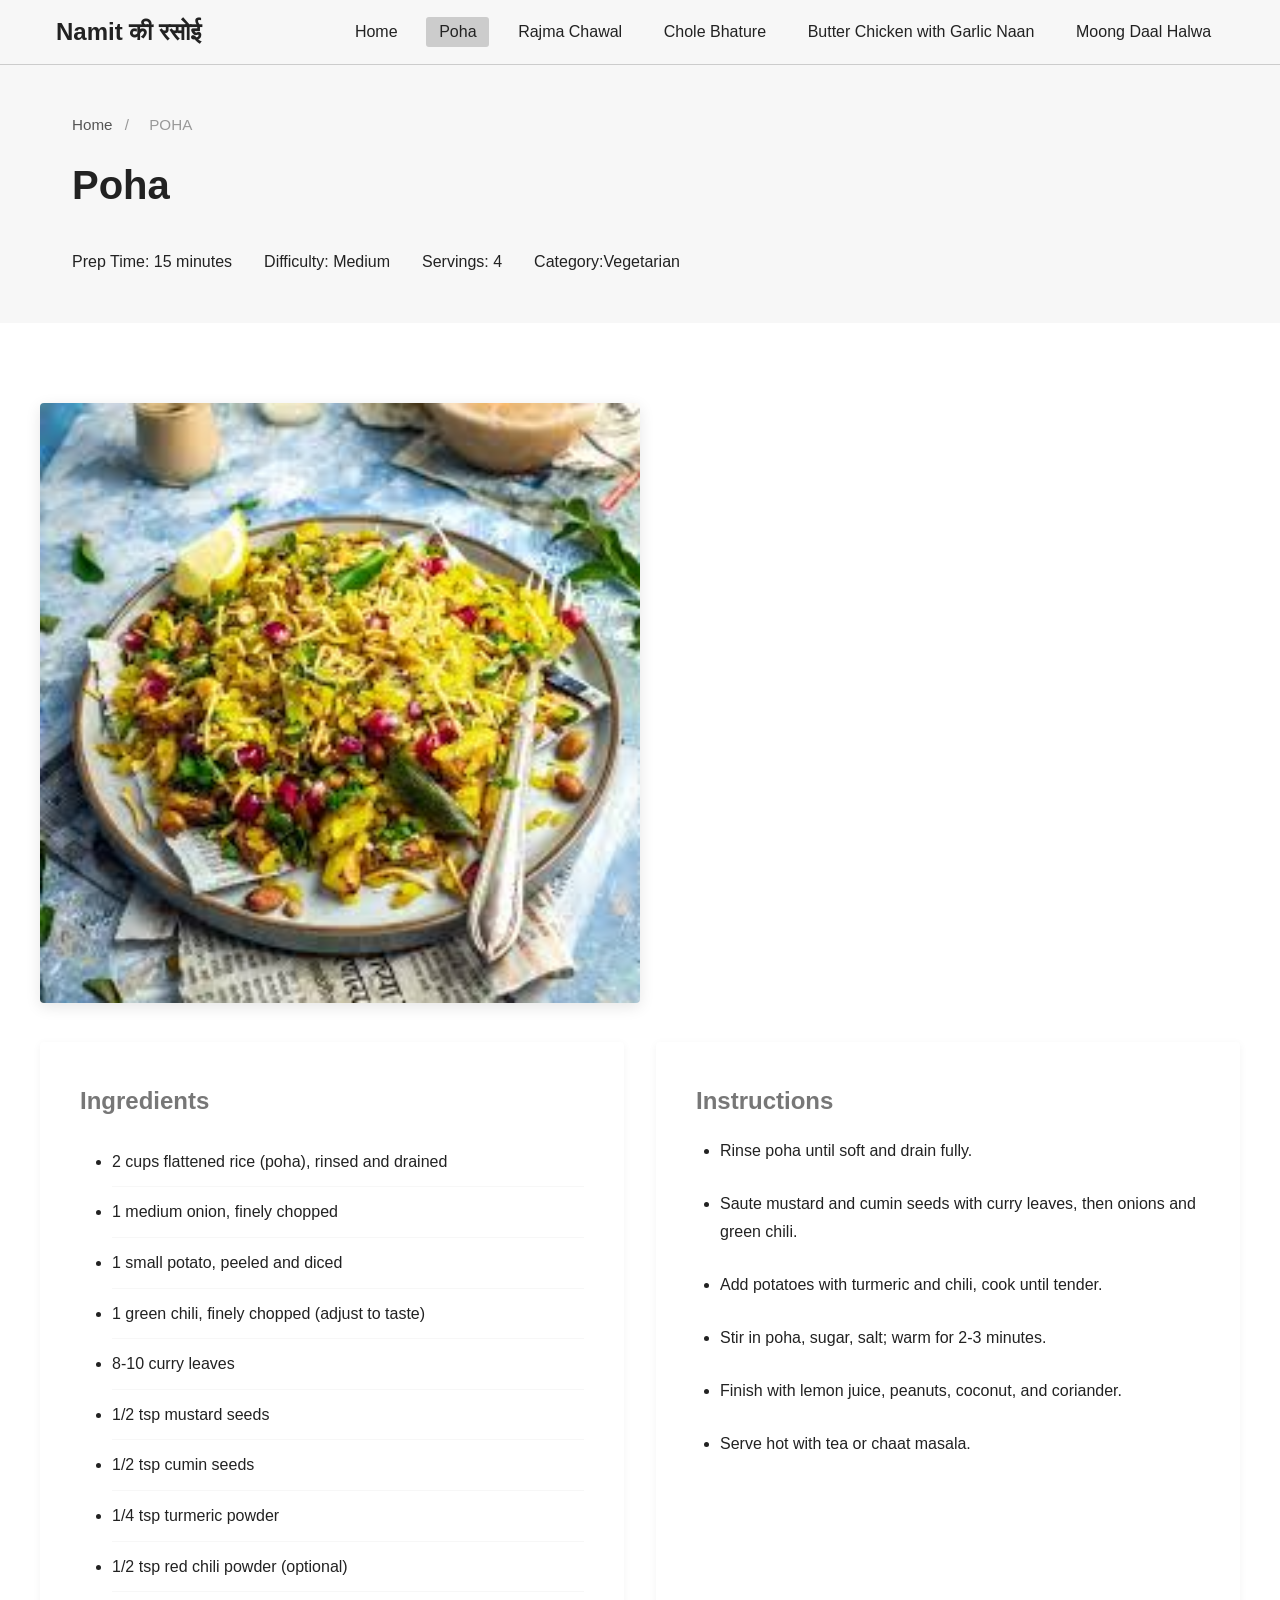
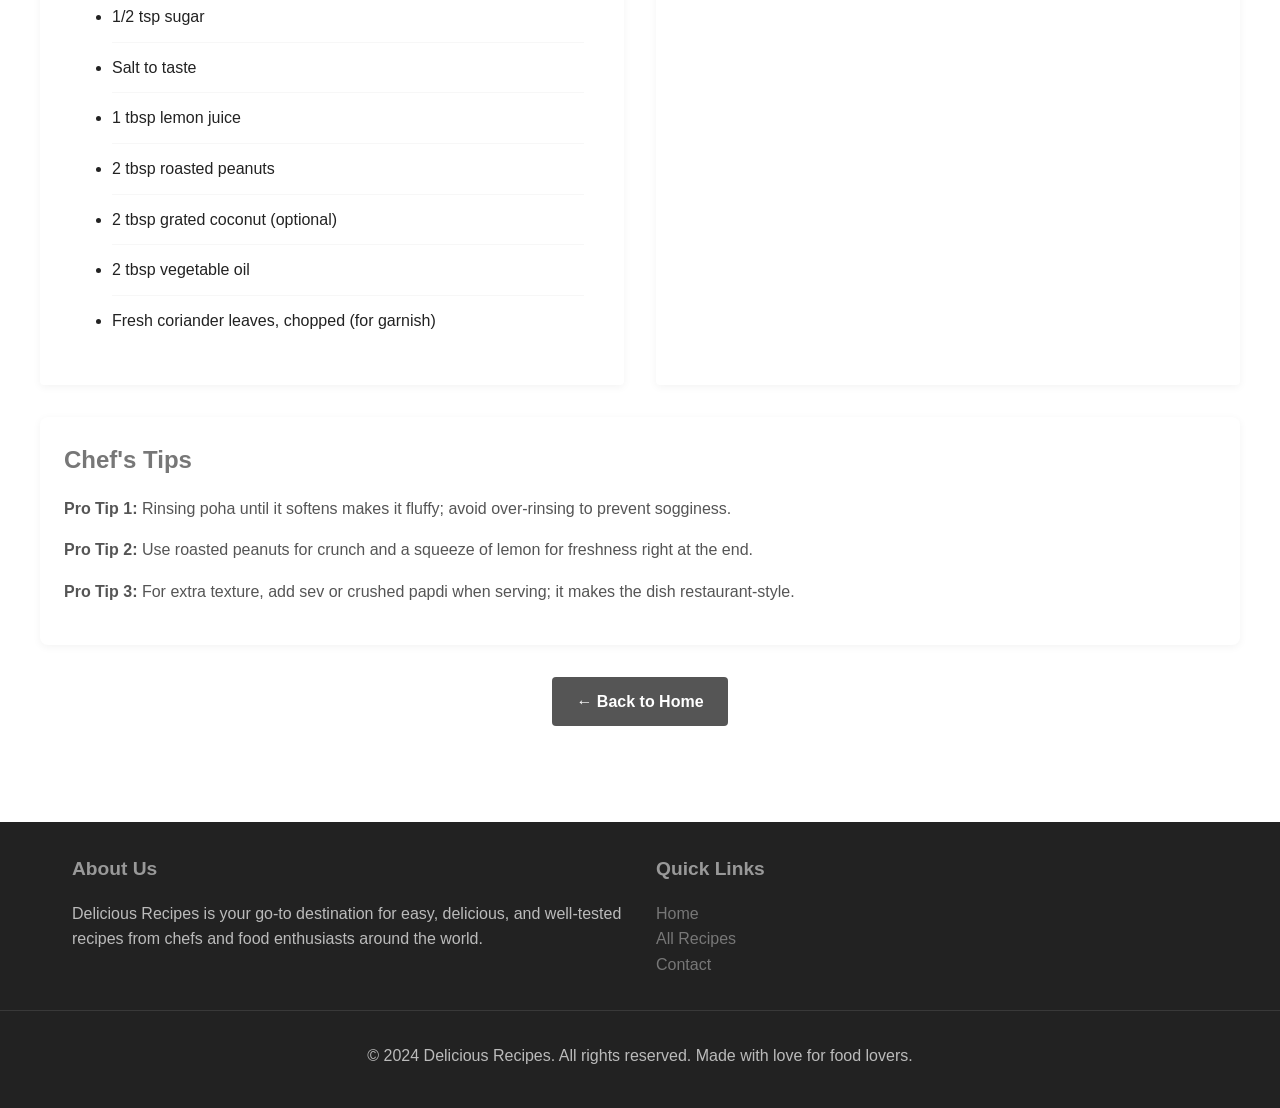
==== recipe1.html @ 4d9a2e4c "upload webiste" ====
<!DOCTYPE html>
<html lang="en">
<head>
  <meta charset="UTF-8">
  <meta name="viewport" content="width=device-width, initial-scale=1.0">
  <title>Poha - Delicious Recipes</title>
  <link rel="stylesheet" href="css/styles.css">
</head>
<body>
<header>
    <nav>
      <a href="index.html" class="logo">Namit की रसोई </a>
      <input type="checkbox" id="menu-toggle" class="menu-toggle">
      <label for="menu-toggle" class="hamburger">
        <span></span>
        <span></span>
        <span></span>
      </label>
      <ul class="nav-links">
        <li><a href="index.html">Home</a></li>
        <li><a href="recipe1.html" class="active">Poha</a></li>
        <li><a href="recipe2.html">Rajma Chawal</a></li>
        <li><a href="recipe3.html">Chole Bhature</a></li>
        <li><a href="recipe4.html">Butter Chicken with Garlic Naan</a></li>
        <li><a href="recipe5.html">Moong Daal Halwa</a></li>
      </ul>
    </nav>
  </header>


<section class="recipe-header">
    <div class="container">
      <div class="breadcrumb">
        <a href="index.html">Home</a> <span>/</span> <span>POHA</span>
      </div>
      <div class="recipe-title">
        <h1>Poha</h1>
      </div>
      <div class="recipe-meta">
        <div class="meta-item"> Prep Time: 15 minutes</div>
        <div class="meta-item"> Difficulty: Medium</div>
        <div class="meta-item"> Servings: 4</div>
        <div class="meta-item"> Category:Vegetarian</div>
      </div>
    </div>
  </section>

<main class="container section">
    <img src="images/poha.jpg" alt="Poha" class="recipe-image">

<div class="recipe-content">
<section class="ingredients-section">
        <h3>Ingredients</h3>
        <ul class="ingredients-list">
          <li>2 cups flattened rice (poha), rinsed and drained</li>
          <li>1 medium onion, finely chopped</li>
          <li>1 small potato, peeled and diced
          <li>1 green chili, finely chopped (adjust to taste)</li>
          <li>8-10 curry leaves
          <li>1/2 tsp mustard seeds</li>
          <li>1/2 tsp cumin seeds</li>
          <li>1/4 tsp turmeric powder</li>
          <li>1/2 tsp red chili powder (optional)</li>
          <li>1/2 tsp sugar</li>
          <li>Salt to taste</li>
          <li>1 tbsp lemon juice</li>
          <li>2 tbsp roasted peanuts
          <li>2 tbsp grated coconut (optional)
          <li>2 tbsp vegetable oil</li>
          <li>Fresh coriander leaves, chopped (for garnish)</li>
        </ul>
      </section>

<section class="instructions-section">
        <h3>Instructions</h3>
        <ul>
          <li>Rinse poha until soft and drain fully.</li>
          <li>Saute mustard and cumin seeds with curry leaves, then onions and green chili.</li>
          <li>Add potatoes with turmeric and chili, cook until tender.</li>
          <li>Stir in poha, sugar, salt; warm for 2-3 minutes.</li>
          <li>Finish with lemon juice, peanuts, coconut, and coriander.</li>
          <li>Serve hot with tea or chaat masala.</li>
        </ul>
      </section>
    </div>

<section style="background: white; padding: 1.5rem; border-radius: 8px; box-shadow: 0 2px 8px rgba(0, 0, 0, 0.05); margin-bottom: 2rem;">
      <h3>Chef's Tips</h3>
      <p><strong>Pro Tip 1:</strong> Rinsing poha until it softens makes it fluffy; avoid over-rinsing to prevent sogginess.</p>
      <p><strong>Pro Tip 2:</strong> Use roasted peanuts for crunch and a squeeze of lemon for freshness right at the end.</p>
      <p><strong>Pro Tip 3:</strong> For extra texture, add sev or crushed papdi when serving; it makes the dish restaurant-style.</p>
    </section>

    <div style="text-align: center;">
      <a href="index.html" class="btn">← Back to Home</a>
    </div>
  </main>

  <footer>
    <div class="container">
      <div>
        <h4>About Us</h4>
        <p>Delicious Recipes is your go-to destination for easy, delicious, and well-tested recipes from chefs and food enthusiasts around the world.</p>
      </div>
      <div>
        <h4>Quick Links</h4>
        <ul style="list-style: none;">
          <li><a href="index.html">Home</a></li>
          <li><a href="recipe1.html">All Recipes</a></li>
          <li><a href="index.html#contact">Contact</a></li>
        </ul>
      </div>

    </div>
    <div class="footer-bottom">
      <p>&copy; 2024 Delicious Recipes. All rights reserved. Made with love for food lovers.</p>
    </div>
  </footer>

</body>
</html>
---- css/styles.css ----
* {
  margin: 0;
  padding: 0;
  box-sizing: border-box;
}

:root {
  --primary-color: #555;
  --secondary-color: #777;
  --accent-color: #999;
  --dark-color: #222;
  --light-color: #f7f7f7;
  --bg-color: #ffffff;
  --border-radius: 4px;
}

html {
  scroll-behavior: smooth;
}

body {
  font-family: 'Segoe UI', Tahoma, Geneva, Verdana, sans-serif;
  line-height: 1.6;
  color: var(--dark-color);
  background-color: var(--bg-color);
}

h1 {
  font-size: 2.5rem;
  font-weight: 700;
  margin-bottom: 1rem;
  color: var(--dark-color);
}

h2 {
  font-size: 1.6rem;
  font-weight: 600;
  margin-bottom: 1rem;
  color: var(--dark-color);
  border-bottom: 1px solid #ccc;
  padding-bottom: 0.4rem;
  display: inline-block;
}

h3 {
  font-size: 1.5rem;
  font-weight: 600;
  margin-bottom: 1rem;
  color: var(--secondary-color);
}

h4 {
  font-size: 1.2rem;
  font-weight: 600;
  color: var(--dark-color);
}

p {
  font-size: 1rem;
  margin-bottom: 1rem;
  color: #555;
}

header {
  background-color: var(--light-color);
  padding: 0.8rem 0;
  border-bottom: 1px solid #ccc;
  position: sticky;
  top: 0;
  z-index: 100;
}

nav {
  display: flex;
  justify-content: space-between;
  align-items: center;
  max-width: 1200px;
  margin: 0 auto;
  padding: 0 1rem;
  position: relative;
}

.logo {
  font-size: 1.5rem;
  font-weight: 600;
  color: var(--dark-color);
  text-decoration: none;
}

.nav-links {
  display: flex;
  list-style: none;
  gap: 1rem;
}

.nav-links a {
  color: var(--dark-color);
  text-decoration: none;
  font-weight: 500;
  padding: 0.4rem 0.8rem;
  border-radius: 3px;
}

.nav-links a:hover {
  background-color: #ddd;
  color: var(--dark-color);
}

.nav-links a.active {
  background-color: #ccc;
  color: var(--dark-color);
}


.menu-toggle {
  display: none;
}

.hamburger {
  display: none;
  flex-direction: column;
  cursor: pointer;
  gap: 5px;
}

.hamburger span {
  width: 25px;
  height: 3px;
  background-color: white;
  border-radius: 3px;
  transition: all 0.3s ease;
}


.menu-toggle:checked ~ .nav-links {
  display: flex;
  position: absolute;
  top: 100%;
  left: 0;
  right: 0;
  flex-direction: column;
  background: #fff;
  padding: 1rem;
  z-index: 99;
}


.menu-toggle:checked ~ .hamburger span:nth-child(1) {
  transform: rotate(45deg) translate(10px, 10px);
}

.menu-toggle:checked ~ .hamburger span:nth-child(2) {
  opacity: 0;
}

.menu-toggle:checked ~ .hamburger span:nth-child(3) {
  transform: rotate(-45deg) translate(7px, -7px);
}

.hero {
  background-color: #fff;
  color: var(--dark-color);
  padding: 2rem 1rem;
  text-align: center;
  box-shadow: 0 1px 3px rgba(0,0,0,0.08);
}

.hero h1 {
  color: var(--dark-color);
  font-size: 2rem;
  margin-bottom: 0.75rem;
}

.hero p {
  color: #555;
  font-size: 1rem;
  max-width: 600px;
  margin: 0 auto;
}

@keyframes fadeInDown {
  from {
    opacity: 0;
    transform: translateY(-30px);
  }
  to {
    opacity: 1;
    transform: translateY(0);
  }
}

@keyframes fadeInUp {
  from {
    opacity: 0;
    transform: translateY(30px);
  }
  to {
    opacity: 1;
    transform: translateY(0);
  }
}

.container {
  max-width: 1200px;
  margin: 0 auto;
  padding: 0 2rem;
}

.section {
  padding: 3rem 0;
}

.recipes-grid {
  display: grid;
  grid-template-columns: repeat(auto-fit, minmax(300px, 1fr));
  gap: 2rem;
  margin-top: 2rem;
}

.recipe-card {
  background: #fff;
  border-radius: 8px;
  overflow: hidden;
  border: 1px solid #ccc;
  transition: none;
  display: flex;
  flex-direction: column;
}

.recipe-card:hover {
  transform: translateY(-4px);
  box-shadow: 0 6px 20px rgba(0, 0, 0, 0.12);
}

.recipe-card-image {
  width: 100%;
  height: 180px;
  object-fit: cover;
  display: block;
  transition: transform 0.3s ease;
}

.recipe-card:hover .recipe-card-image {
  transform: scale(1.03);
}

.btn {
  transition: background-color 0.2s ease, transform 0.2s ease;
}

.btn:hover {
  background-color: #444;
  transform: translateY(-1px);
}

.nav-links a:hover {
  background-color: #e2e2e2;
}

.logo:hover {
  color: #000;
}


.recipe-card-content {
  padding: 1rem;
  flex-grow: 1;
  display: flex;
  flex-direction: column;
}

.recipe-card h3 {
  margin: 0 0 0.5rem 0;
}

.recipe-card p {
  margin: 0.5rem 0;
  font-size: 0.95rem;
}

.recipe-card-footer {
  display: flex;
  justify-content: space-between;
  align-items: center;
  margin-top: 1rem;
  padding-top: 1rem;
  border-top: 1px solid var(--light-color);
}

.difficulty-badge {
  padding: 0.25rem 0.75rem;
  border-radius: 20px;
  font-size: 0.85rem;
  font-weight: 600;
}

.difficulty-easy {
  background-color: #d4edda;
  color: #155724;
}

.difficulty-medium {
  background-color: #fff3cd;
  color: #856404;
}

.difficulty-hard {
  background-color: #f8d7da;
  color: #721c24;
}

.btn {
  background-color: var(--primary-color);
  color: white;
  padding: 0.75rem 1.5rem;
  border: none;
  border-radius: var(--border-radius);
  cursor: pointer;
  font-size: 1rem;
  font-weight: 600;
  text-decoration: none;
  display: inline-block;
  transition: all 0.3s ease;
}

.btn:hover {
  background-color: #ff7f7f;
  transform: none;
  box-shadow: none;
}

.btn-secondary {
  background-color: var(--secondary-color);
}

.btn-secondary:hover {
  background-color: #45b8ad;
}

.recipe-header {
  background-color: var(--light-color);
  padding: 2rem 0;
  margin-bottom: 2rem;
}

.recipe-title {
  display: flex;
  align-items: center;
  gap: 1rem;
  margin-bottom: 1rem;
}

.recipe-meta {
  display: flex;
  gap: 2rem;
  flex-wrap: wrap;
  margin-bottom: 1rem;
}

.meta-item {
  display: flex;
  align-items: center;
  gap: 0.5rem;
  font-weight: 500;
}

.recipe-image {
  width: 100%;
  max-width: 600px;
  height: auto;
  border-radius: var(--border-radius);
  margin-bottom: 2rem;
  box-shadow: 0 4px 15px rgba(0, 0, 0, 0.1);
}

.recipe-content {
  display: grid;
  grid-template-columns: 1fr 1fr;
  gap: 2rem;
  margin-bottom: 2rem;
}

.ingredients-section,
.instructions-section {
  background: white;
  padding: 2.5rem;
  border-radius: var(--border-radius);
  box-shadow: 0 2px 8px rgba(0, 0, 0, 0.05);
}

.instructions-section ul {
  list-style: disc;
  padding-left: 1.5rem;
}

.instructions-section ul li {
  margin-bottom: 1.5rem;
  line-height: 1.8;
}

.ingredients-list {
  list-style: disc;
  margin-top: 1rem;
  padding-left: 2rem;
}

.ingredients-list li {
  padding: 0.75rem 0;
  border-bottom: 1px solid var(--light-color);
  position: relative;
}

.ingredients-list li:last-child {
  border-bottom: none;
}

.instructions-list {
  list-style: none;
  counter-reset: step-counter;
  margin-top: 1rem;
}

.instructions-list li {
  counter-increment: step-counter;
  padding: 1rem;
  margin-bottom: 1rem;
  background-color: var(--light-color);
  border-left: 4px solid var(--primary-color);
  border-radius: 4px;
}

.instructions-list li:before {
  content: "Step " counter(step-counter);
  display: block;
  font-weight: 700;
  color: var(--primary-color);
  margin-bottom: 0.5rem;
}

.intro-section {
  text-align: center;
  padding: 2rem;
  background: white;
  border-radius: var(--border-radius);
  margin-bottom: 3rem;
  box-shadow: 0 2px 8px rgba(0, 0, 0, 0.05);
}

.intro-section p {
  font-size: 1.1rem;
  color: #666;
}

.categories {
  display: flex;
  gap: 1rem;
  margin-bottom: 2rem;
  flex-wrap: wrap;
}

.category-btn {
  padding: 0.75rem 1.5rem;
  background-color: white;
  border: 2px solid var(--primary-color);
  color: var(--primary-color);
  border-radius: 20px;
  cursor: pointer;
  font-weight: 600;
  transition: all 0.3s ease;
}

.category-btn:hover,
.category-btn.active {
  background-color: var(--primary-color);
  color: white;
}

.search-container {
  margin-bottom: 2rem;
  display: flex;
  gap: 1rem;
}

.search-input {
  flex: 1;
  padding: 0.75rem 1rem;
  border: 2px solid var(--light-color);
  border-radius: var(--border-radius);
  font-size: 1rem;
  transition: all 0.3s ease;
}

.search-input:focus {
  outline: none;
  border-color: var(--primary-color);
  box-shadow: 0 0 0 3px rgba(255, 107, 107, 0.1);
}

footer {
  background-color: var(--dark-color);
  color: white;
  padding: 2rem 0;
  margin-top: 3rem;
}

footer .container {
  display: grid;
  grid-template-columns: repeat(auto-fit, minmax(250px, 1fr));
  gap: 2rem;
}

footer h4 {
  color: var(--accent-color);
  margin-bottom: 1rem;
}

/* Additional required style demonstrations */
.page-title {
  color: var(--primary-color);
  margin-top: 1.5rem;
  font-family: 'Segoe UI', Tahoma, Geneva, Verdana, sans-serif;
  letter-spacing: 0.03em;
}

.detail-card {
  display: flex;
  flex-direction: column;
  background: linear-gradient(145deg, #ffffff, #f8f9fa);
  color: var(--dark-color);
  border: 1px solid #ddd;
  border-radius: var(--border-radius);
  margin: 1rem 0;
  padding: 1rem;
  gap: 1rem;
}

@media (max-width: 800px) {
  .recipe-content {
    grid-template-columns: 1fr;
  }

  .nav-links {
    gap: 1rem;
  }

  .categories {
    flex-wrap: wrap;
    justify-content: center;
  }
}

@media (max-width: 500px) {
  .btn,
  .category-btn {
    width: 100%;
    text-align: center;
  }
}

a:hover,
.btn:hover,
.category-btn:hover {
  transform: translateY(-2px);
  transition: all 0.2s ease;
}


footer p {
  color: #bbb;
  margin-bottom: 0.5rem;
}

footer a {
  color: var(--secondary-color);
  text-decoration: none;
  transition: color 0.3s ease;
}

footer a:hover {
  color: var(--accent-color);
}

.footer-bottom {
  text-align: center;
  padding-top: 2rem;
  border-top: 1px solid rgba(255, 255, 255, 0.1);
  margin-top: 2rem;
}

.breadcrumb {
  padding: 1rem 0;
  font-size: 0.95rem;
}

.breadcrumb a {
  color: var(--primary-color);
  text-decoration: none;
  transition: color 0.3s ease;
}

.breadcrumb a:hover {
  color: var(--secondary-color);
}

.breadcrumb span {
  margin: 0 0.5rem;
  color: #999;
}

@media (max-width: 768px) {
  h1 {
    font-size: 2rem;
  }

  h2 {
    font-size: 1.5rem;
  }

  .hero {
    padding: 3rem 1rem;
    min-height: 350px;
  }

  .hero h1 {
    font-size: 2rem;
  }

  .hero p {
    font-size: 1.1rem;
  }

  nav {
    padding: 0 1rem;
  }

  .nav-links {
    gap: 1rem;
  }

  .nav-links a {
    padding: 0.5rem 0.75rem;
    font-size: 0.95rem;
  }

  .recipes-grid {
    grid-template-columns: repeat(auto-fit, minmax(250px, 1fr));
    gap: 1.5rem;
  }

  .recipe-content {
    grid-template-columns: 1fr;
  }

  .recipe-meta {
    gap: 1rem;
  }

  .meta-item {
    font-size: 0.95rem;
  }

  .recipe-card-image {
    height: 200px;
  }

  footer .container {
    grid-template-columns: 1fr;
  }

  .search-container {
    flex-direction: column;
  }
}

@media (max-width: 480px) {
  h1 {
    font-size: 1.5rem;
  }

  h2 {
    font-size: 1.3rem;
  }

  h3 {
    font-size: 1.1rem;
  }

  .hero {
    padding: 2rem 1rem;
    min-height: 280px;
  }

  .hero h1 {
    font-size: 1.5rem;
  }

  .hero p {
    font-size: 0.95rem;
  }

  nav {
    flex-direction: row;
    gap: 1rem;
    position: relative;
  }

  .logo {
    font-size: 1.5rem;
  }

  .nav-links {
    display: none;
    flex-direction: column;
    gap: 0.5rem;
    width: 100%;
  }

  .nav-links a {
    padding: 0.75rem 1rem;
    display: block;
    white-space: nowrap;
  }

  .hamburger {
    display: flex;
  }

  .recipes-grid {
    grid-template-columns: 1fr;
    gap: 1rem;
  }

  .recipe-card-image {
    height: 180px;
  }

  .recipe-content {
    gap: 1rem;
  }

  .ingredients-section,
  .instructions-section {
    padding: 1.5rem;
  }

  .search-container {
    flex-direction: column;
  }

  .categories {
    flex-direction: column;
  }

  .category-btn {
    width: 100%;
  }
}

@media (max-width: 480px) {
  body {
    font-size: 0.95rem;
  }

  nav {
    padding: 0 0.75rem;
  }

  .recipe-card {
    border: 1px solid #ddd;
  }

  .recipe-card-image {
    height: 160px;
  }

  .btn {
    width: 100%;
    text-align: center;
    padding: 0.8rem;
  }

  .meta-item {
    flex-direction: column;
    align-items: flex-start;
    gap: 0.3rem;
  }

  .recipe-write,.recipe-meta {
    flex-wrap: wrap;
  }
}

@keyframes slideIn {
  from {
    opacity: 0;
    transform: translateX(-40px);
  }
  to {
    opacity: 1;
    transform: translateX(0);
  }
}

@keyframes scaleIn {
  from {
    opacity: 0;
    transform: scale(0.95);
  }
  to {
    opacity: 1;
    transform: scale(1);
  }
}

.recipe-card {
  animation: scaleIn 0.5s ease;
}

.recipe-content section {
  animation: slideIn 0.6s ease;
}

@media print {
  header,
  footer,
  .breadcrumb {
    display: none;
  }

  body {
    background-color: white;
  }

  .recipe-card,
  .ingredients-section,
  .instructions-section {
    box-shadow: none;
    border: 1px solid #ddd;
  }
}
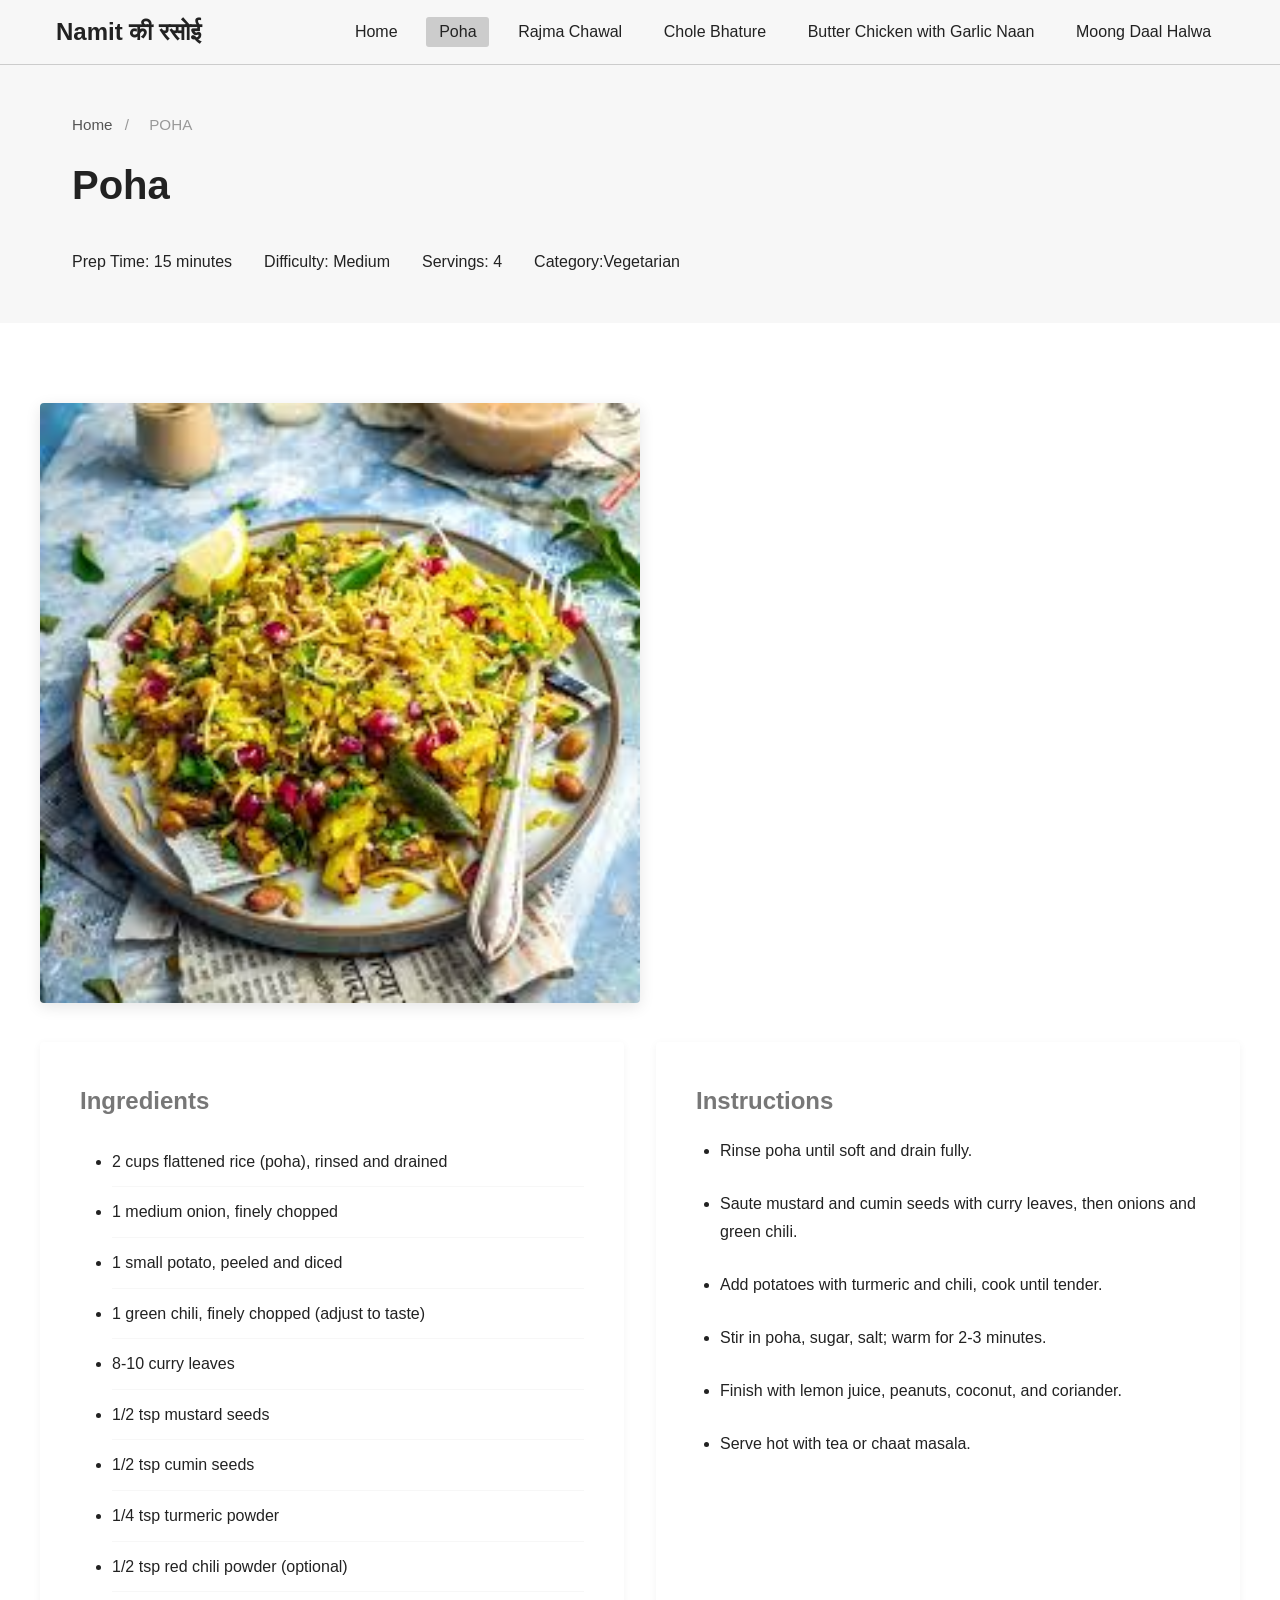
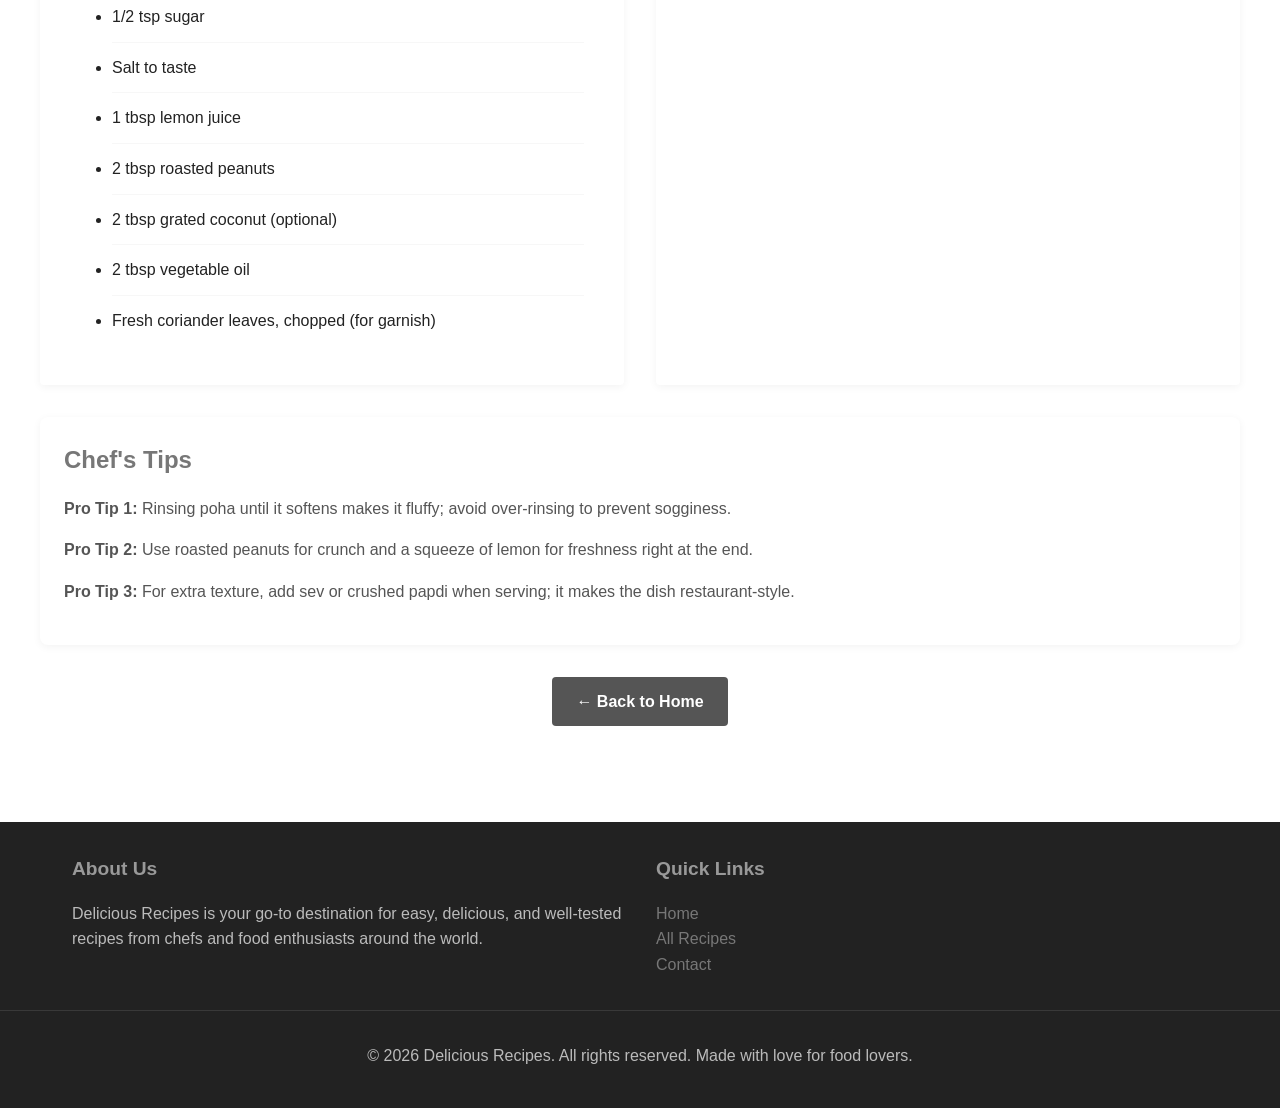
==== commit 19c11b99: "updated website" ====
--- a/recipe1.html
+++ b/recipe1.html
@@ -113,7 +113,7 @@
 
     </div>
     <div class="footer-bottom">
-      <p>&copy; 2024 Delicious Recipes. All rights reserved. Made with love for food lovers.</p>
+      <p>&copy; 2026 Delicious Recipes. All rights reserved. Made with love for food lovers.</p>
     </div>
   </footer>
 
--- a/css/styles.css
+++ b/css/styles.css
@@ -513,8 +513,8 @@
   color: var(--accent-color);
   margin-bottom: 1rem;
 }
-
-/* Additional required style demonstrations */
+ns */
+
 .page-title {
   color: var(--primary-color);
   margin-top: 1.5rem;
